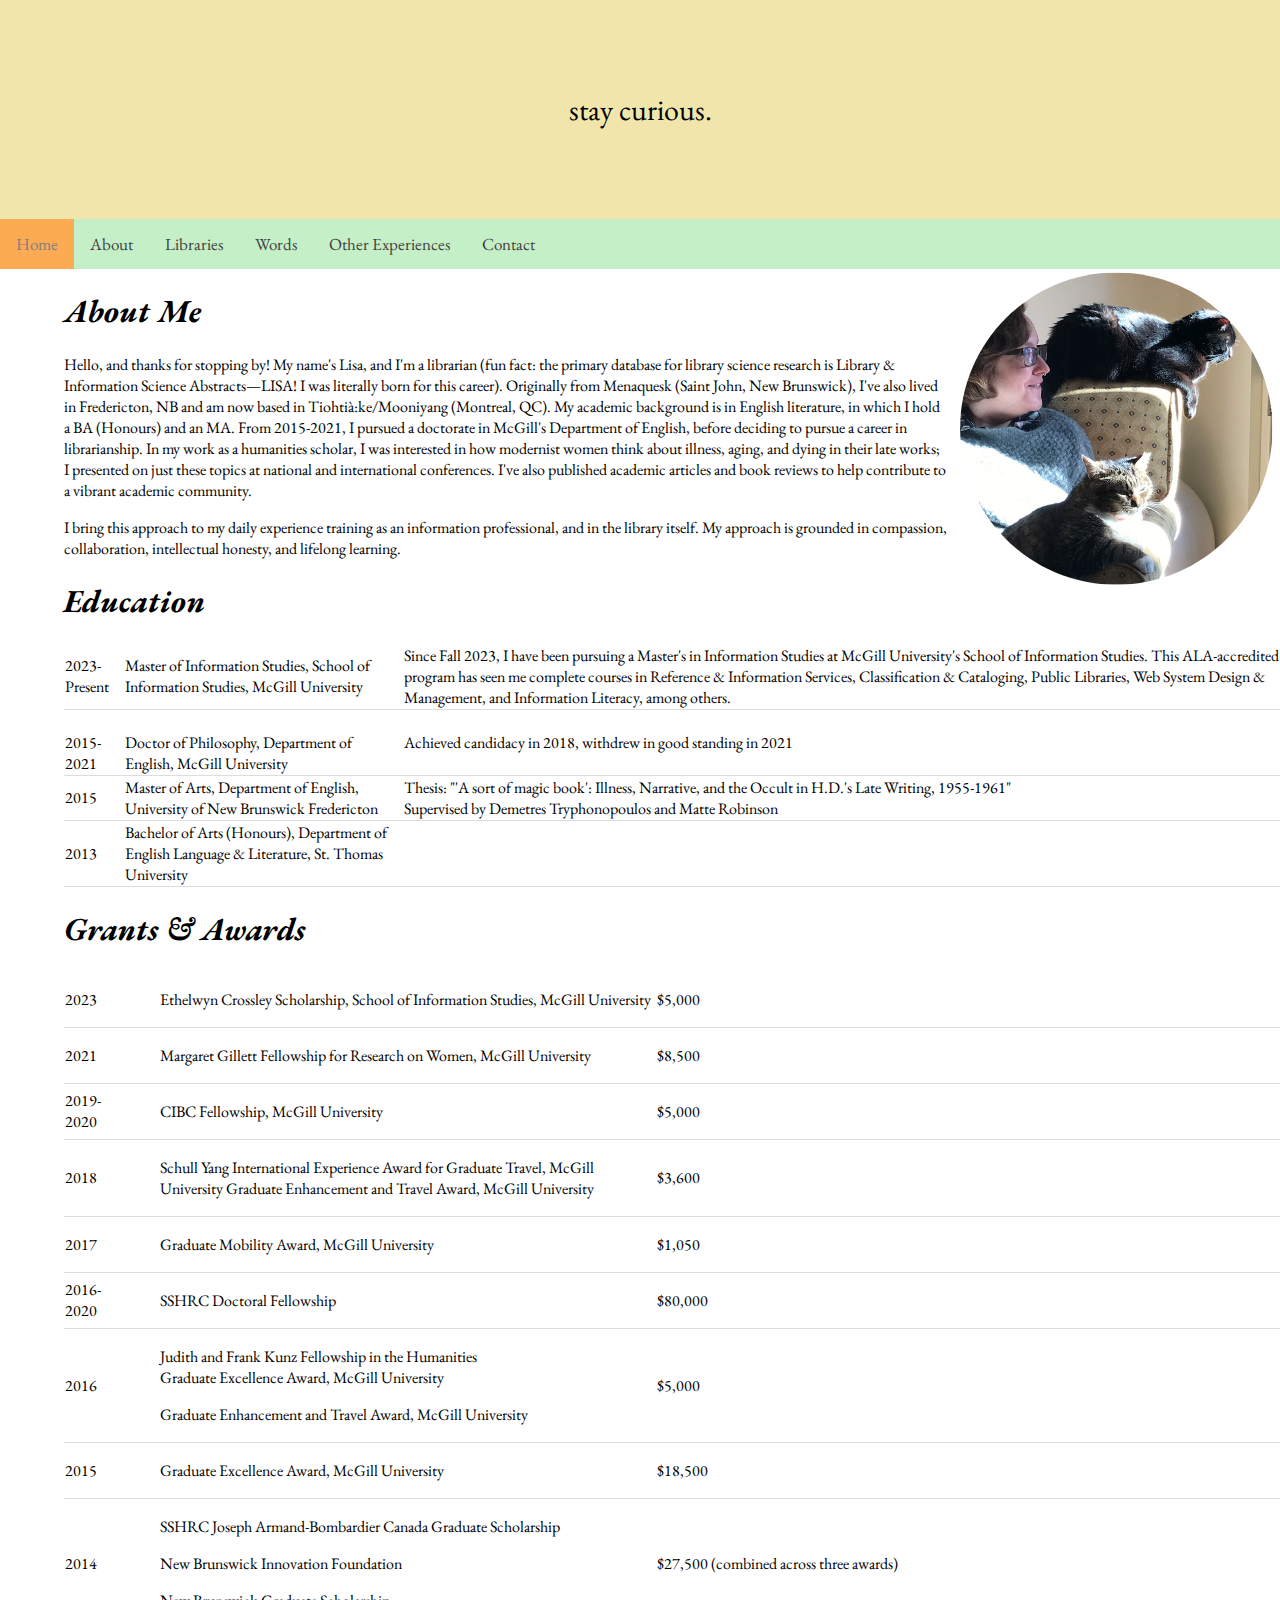
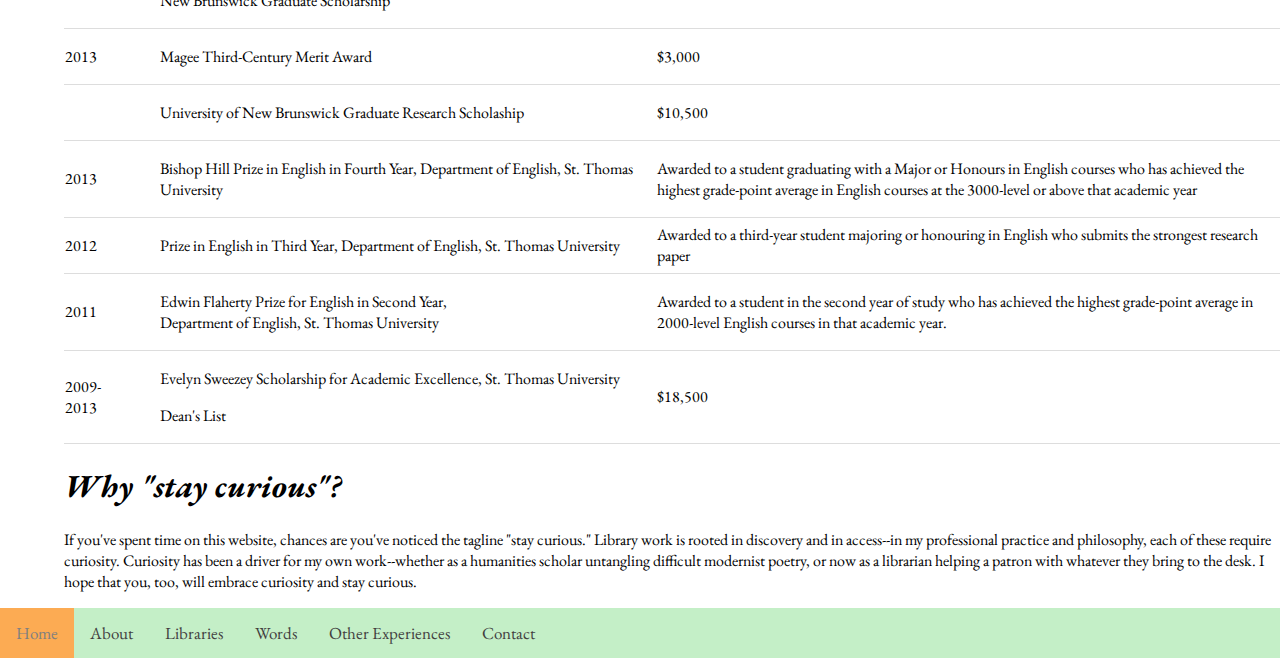
==== about.html @ 39c2ccc2 "Updates" ====
<!DOCTYPE html>
<html>
  <div class="header">
    <p>stay curious.</p>
  </div>
  <div class="topnav">
    <a class="active" href="#home">Home</a>
    <a href="about.html">About</a>
    <a href="libraries.html">Libraries</a>
    <a href="words.html">Words</a>
    <a href="other_experiences.html">Other Experiences</a>
    <a href="contact.html">Contact</a>
  </div>
    <head>
        <title>Lisa Banks: About</title>
        <link rel="stylesheet" href="Assets/CSS/MyStyle.css">
        <link rel="preconnect" href="https://fonts.googleapis.com">
        <link rel="preconnect" href="https://fonts.gstatic.com" crossorigin>
        <link href="https://fonts.googleapis.com/css2?family=EB+Garamond:ital,wght@0,400..800;1,400..800&display=swap" rel="stylesheet">
      </head>
<img src="Assets/Img/aboutmeresized.png"/ alt="Lisa Banks sitting on a chair with two cats">   
<body>
  <div class="body">
  <div class="main-section-container">     
<h1><i>About Me</i></h1>
<p>Hello, and thanks for stopping by! My name's Lisa, and I'm a librarian (fun fact: the primary database for library science research is Library & Information Science Abstracts—LISA! I was literally born for this career). Originally from Menaquesk (Saint John, New Brunswick), I've also lived in Fredericton, NB and am now based in Tiohtià:ke/Mooniyang (Montreal, QC). My academic background is in English literature, in which I hold a BA (Honours)  and an MA. From 2015-2021, I pursued a doctorate in McGill's Department of English, before deciding to pursue a career in librarianship. In my work as a humanities scholar, I was interested in how modernist women think about illness, aging, and dying in their late works; I presented on just these topics at national and international conferences. I've also published academic articles and book reviews to help contribute to a vibrant academic community.</p>
<p>I bring this approach to my daily experience training as an information professional, and in the library itself. My approach is grounded in compassion, collaboration, intellectual honesty, and lifelong learning.</p>
<h1><i>Education</i></h1>
<table style="width:100%">
<div class="tr">
<div class="td">
  <tr>
    <td>2023-Present</td>
    <td>Master of Information Studies, School of Information Studies, McGill University</td>
    <td>Since Fall 2023, I have been pursuing a Master's in Information Studies at McGill University's School of Information Studies. This ALA-accredited program has seen me complete courses in Reference & Information Services, Classification & Cataloging, Public Libraries, Web System Design & Management, and Information Literacy, among others.</td>
  </tr>
  <tr>
    <td><br>2015-2021</br></td>
    <td><br>Doctor of Philosophy, Department of English, McGill University</br></td>
    <td>Achieved candidacy in 2018, withdrew in good standing in 2021  </td>
  </tr>
<tr>
    <td>2015</td>
    <td>Master of Arts, Department of English, University of New Brunswick Fredericton</td>
    <td>Thesis: "'A sort of magic book': Illness, Narrative, and the Occult in H.D.'s Late Writing, 1955-1961" 
    <br>Supervised by Demetres Tryphonopoulos and Matte Robinson</br></td>
  </tr>
<tr>
    <td>2013</td>
    <td>Bachelor of Arts (Honours), Department of English Language & Literature, St. Thomas University</td>
</tr>
</table>
<h1><i>Grants & Awards</i></h1>
<table style="width:100%">
<div class="td">
  <tr>
    <td>2023</td>
    <td><ul>Ethelwyn Crossley Scholarship, School of Information Studies, McGill University</ul>	</td>
    <td>$5,000</td>
  </tr>
  <tr>
    <td>2021</td>
    <td><ul>Margaret Gillett Fellowship for Research on Women, McGill University</ul>	</td>
    <td>$8,500</td>
  </tr>
  <tr>
    <td>2019-2020</td>
 	<td><ul>CIBC Fellowship, McGill University</ul></td>
    <td>$5,000</td>
  </tr>
<tr>
    <td>2018</td>
    <td><ul>Schull Yang International Experience Award for Graduate Travel, McGill University Graduate Enhancement and Travel Award, McGill University</ul></td>
 	<td>$3,600</td>
  </tr>
<tr>
    <td>2017</td>
    <td><ul>Graduate Mobility Award, McGill University</ul></td>
 	<td>$1,050</td>
  </tr>
<tr>
    <td>2016-2020</td>
    <td><ul>SSHRC Doctoral Fellowship</ul></td>
 	<td>$80,000</td>
  </tr>
  <tr>
    <td>2016</td>
    <td><ul>Judith and Frank Kunz Fellowship in the Humanities <br> Graduate Excellence Award, McGill University</ul><ul>Graduate Enhancement and Travel Award, McGill University</ul></td>
 	<td>$5,000</td>
  </tr>
  <tr>
    <td>2015</td>
    <td><ul>Graduate Excellence Award, McGill University</ul></td>
 	<td>$18,500</td>
  </tr><tr>
    <td>2014</td>
    <td><ul>SSHRC Joseph Armand-Bombardier Canada Graduate Scholarship</ul><ul>New Brunswick Innovation Foundation</ul><ul>New Brunswick Graduate Scholarship</ul></td>
 	<td>$27,500 (combined across three awards)</td>
  </tr>
  <tr>
    <td>2013</td>
    <td><ul>Magee Third-Century Merit Award</ul></td>
 	<td>$3,000</td>
 <tr>
 	<td>&nbsp;</td>
 	<td><ul>University of New Brunswick Graduate Research Scholaship</ul></td>
    <td>$10,500</td>
  </tr>
  <tr>
    <td>2013</td>
    <td><ul>Bishop Hill Prize in English in Fourth Year, Department of English, St. Thomas University</ul></td>
 	<td>Awarded to a student graduating with a Major or Honours in English courses who has achieved the highest grade-point average in English courses at the 3000-level or above that academic year</td>
  </tr>
    <tr>
 	<td>2012</td>
    <td><ul>Prize in English in Third Year, Department of English, St. Thomas University</ul></td>
 	<td>Awarded to a third-year student majoring or honouring in English who submits the strongest research paper</td>
  </tr>
  <tr>
  <td>2011</td>
  <td><ul>Edwin Flaherty Prize for English in Second Year,<br> Department of English, St. Thomas University</ul></td>
  <td>Awarded to a student in the second year of study who has achieved the highest grade-point average in 2000-level English courses in that academic year.</td>
  </tr>
  <tr>
  <td>2009-2013</td>
  <td><ul>Evelyn Sweezey Scholarship for Academic Excellence, St. Thomas University</ul><ul>Dean's List</ul></td>
  <td>$18,500</td>
</tr>
</div>
</table>
<h1><i>Why "stay curious"?</i></h1>
<p>If you've spent time on this website, chances are you've noticed the tagline "stay curious." Library work is rooted in discovery and in access--in my professional practice and philosophy, each of these require curiosity. Curiosity has been a driver for my own work--whether as a humanities scholar untangling difficult modernist poetry, or now as a librarian helping a patron with whatever they bring to the desk. I hope that you, too, will embrace curiosity and stay curious.</p>
</div>
</div>
</div>
</body>
      <div class="navbar">
        <a class="active" href="#home">Home</a>
        <a href="about.html">About</a>
        <a href="libraries.html">Libraries</a>
        <a href="words.html">Words</a>
        <a href="other_experiences.html">Other Experiences</a>
        <a href="contact.html">Contact</a>
      </div>
      </html>
---- Assets/CSS/MyStyle.css ----
/*Information across all pages*/
.header {
  padding: 60px;
  text-align: center;
  background: #F0E6AB;
  color: paleyellow;
  font-size: 30px;
}

img  {
    float: right;
  }

text {
    align: left
  }

body  {
  font-family: EB Garamond, Garamond, serif;
  font-weight: 400;
  font-size: 16px;
  font-style: normal;
  margin: 0;
  font-family: EB Garamond, Garamond, serif;
}

.topnav {
  overflow: hidden;
  background-color: #C4EFC7;
}

.topnav a {
  float: left;
  color: #423f3f;
  text-align: center;
  padding: 14px 16px;
  text-decoration: none;
  font-size: 17px;
}

.topnav a:hover {
  background-color: #F0E6AB;
  color: pale yellow;
}

.topnav a.active {
  background-color: #fcab53;
  color: grey;
}

.navbar {
  overflow: hidden;
  background-color: #C4EFC7;
  position: sticky;
  bottom: 2;
  width: 100%;
}

.navbar a {
  float: left;
  display: block;
  color: #423f3f;
  text-align: center;
  padding: 14px 16px;
  text-decoration: none;
  font-size: 17px;
}
.navbar a:hover {
  background: #F0E6AB;
  color: pale yellow;
}
.navbar a.active {
  background-color: #fcab53;
  color: grey;
}
.main {
  padding: 16px;
  margin-bottom: 30px;
}

table {
  border-collapse: collapse;
  width: 100%;
  
}

tr {
  border-bottom: 1px solid #ddd;
}

td {
    style-width: 100px;
}

ul.no-bullets {
  list-style-type: none;
  margin: 1;
  padding: 1,4;
}

h4 {text-align: right;
    font-size:40px
}

div.main-section-container {
  padding-top: 0%;
  padding-right: 0%;
  padding-left: 5%;
  margin: auto;
  text-align: left;
}

.textdiv {
  width: 50%;
  float: left
}

.imgdiv {
  margin: 0;
  padding: 0;
  width:50%;
  height: auto;
  float: right;
}

/*Imgdivlibraries created to allow for cleaner spacing*/
.imgdivlibraries {
  margin: 0;
  padding: 0;
  width:40%;
  height: auto;
  float: right;
}

/*Div created for contact page text only, so as to not effect other pages' text*/
.contactpage {
  font-size: 25px;
  margin-top: 150px;
  margin-bottom: 150px;
  margin-right: 150px;
  margin-left: 200px;
}
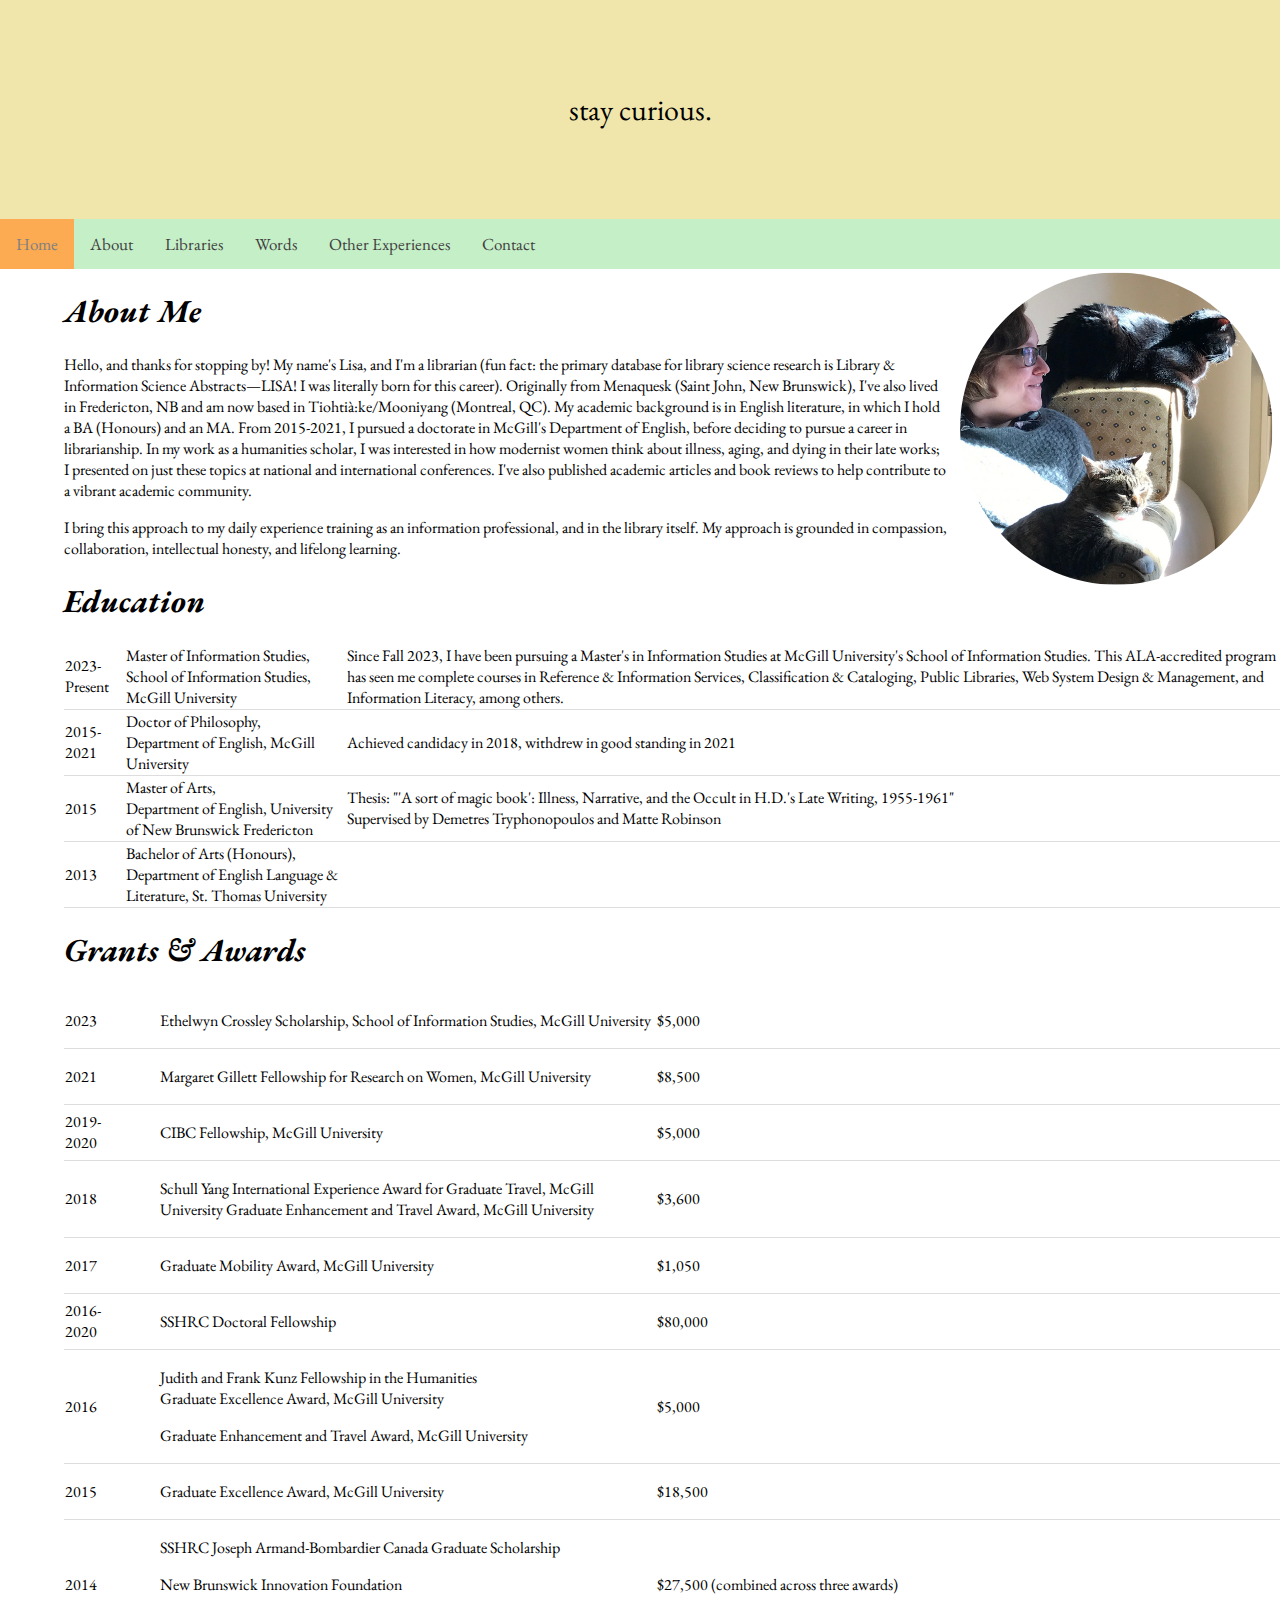
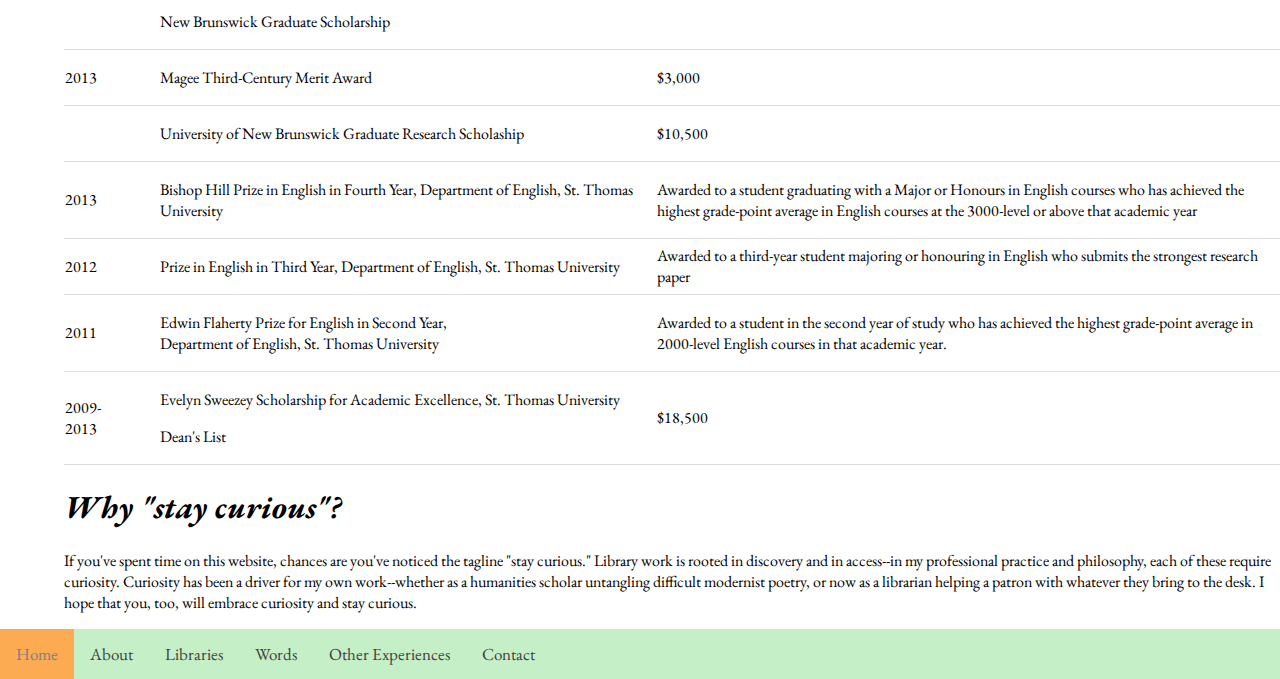
==== commit 5849cb61: "About page spacing" ====
--- a/about.html
+++ b/about.html
@@ -31,23 +31,23 @@
 <div class="td">
   <tr>
     <td>2023-Present</td>
-    <td>Master of Information Studies, School of Information Studies, McGill University</td>
+    <td>Master of Information Studies, <br> School of Information Studies, McGill University</td>
     <td>Since Fall 2023, I have been pursuing a Master's in Information Studies at McGill University's School of Information Studies. This ALA-accredited program has seen me complete courses in Reference & Information Services, Classification & Cataloging, Public Libraries, Web System Design & Management, and Information Literacy, among others.</td>
   </tr>
   <tr>
-    <td><br>2015-2021</br></td>
-    <td><br>Doctor of Philosophy, Department of English, McGill University</br></td>
+    <td>2015-2021</td>
+    <td>Doctor of Philosophy, <br> Department of English, McGill University</br></td>
     <td>Achieved candidacy in 2018, withdrew in good standing in 2021  </td>
   </tr>
 <tr>
     <td>2015</td>
-    <td>Master of Arts, Department of English, University of New Brunswick Fredericton</td>
+    <td>Master of Arts,<br> Department of English, University of New Brunswick Fredericton</td>
     <td>Thesis: "'A sort of magic book': Illness, Narrative, and the Occult in H.D.'s Late Writing, 1955-1961" 
     <br>Supervised by Demetres Tryphonopoulos and Matte Robinson</br></td>
   </tr>
 <tr>
     <td>2013</td>
-    <td>Bachelor of Arts (Honours), Department of English Language & Literature, St. Thomas University</td>
+    <td>Bachelor of Arts (Honours),<br> Department of English Language & Literature, St. Thomas University</td>
 </tr>
 </table>
 <h1><i>Grants & Awards</i></h1>
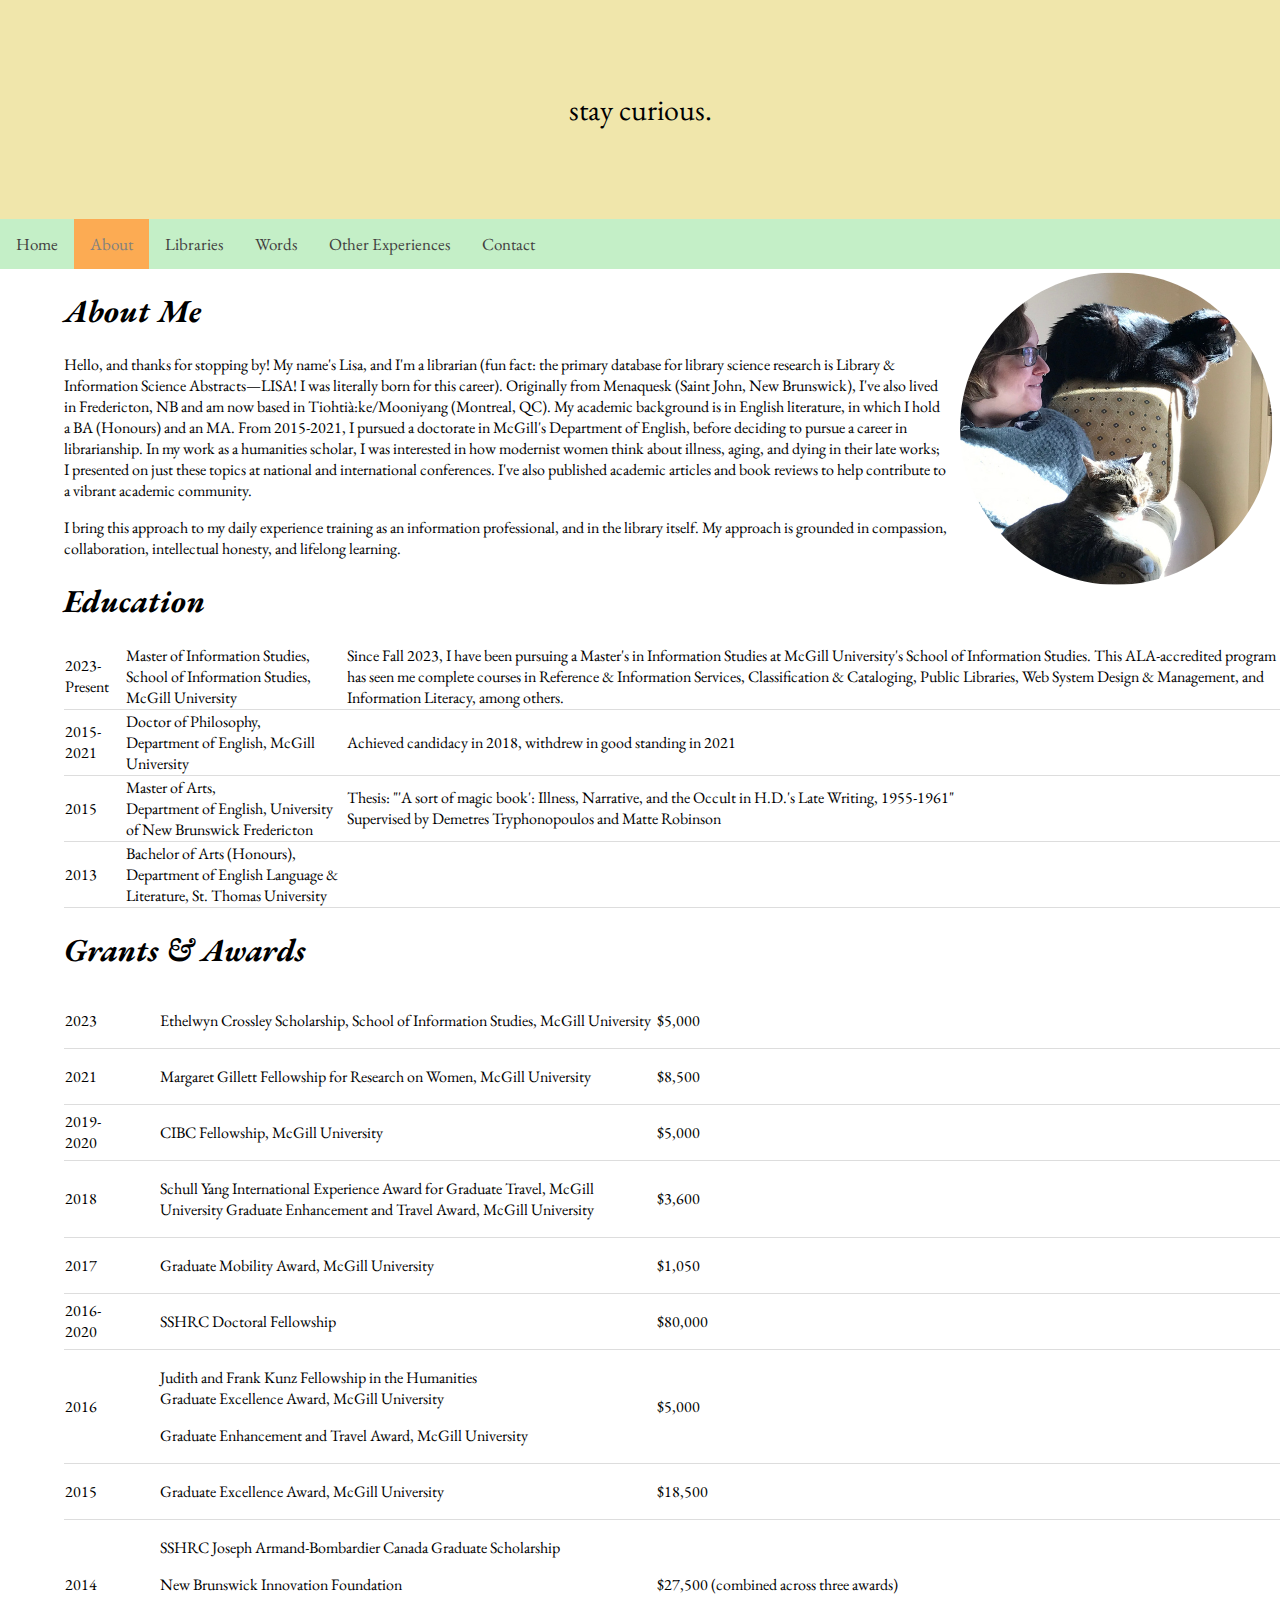
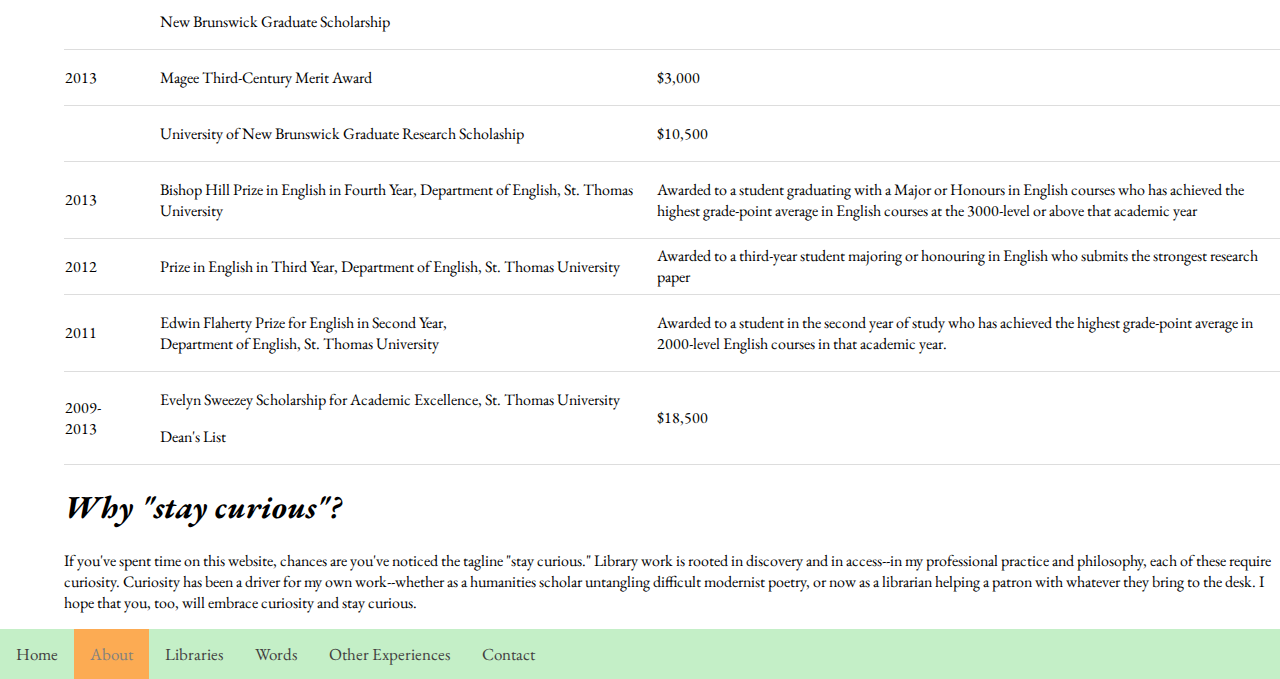
==== commit 536b765c: "Updating NavBar" ====
--- a/about.html
+++ b/about.html
@@ -1,11 +1,12 @@
 <!DOCTYPE html>
 <html>
+  <meta name="viewport" content="width=device-width, initial-scale=1.0">
   <div class="header">
     <p>stay curious.</p>
   </div>
   <div class="topnav">
-    <a class="active" href="#home">Home</a>
-    <a href="about.html">About</a>
+    <a href="index.html">Home</a>
+    <a class= "active" href="about.html">About</a>
     <a href="libraries.html">Libraries</a>
     <a href="words.html">Words</a>
     <a href="other_experiences.html">Other Experiences</a>
@@ -135,8 +136,8 @@
 </div>
 </body>
       <div class="navbar">
-        <a class="active" href="#home">Home</a>
-        <a href="about.html">About</a>
+        <a href="index.html">Home</a>
+        <a class= "active" href="about.html">About</a>
         <a href="libraries.html">Libraries</a>
         <a href="words.html">Words</a>
         <a href="other_experiences.html">Other Experiences</a>
--- a/Assets/CSS/MyStyle.css
+++ b/Assets/CSS/MyStyle.css
@@ -4,7 +4,7 @@
   padding: 60px;
   text-align: center;
   background: #F0E6AB;
-  color: paleyellow;
+
   font-size: 30px;
 }
 
@@ -16,10 +16,57 @@
     align: left
   }
 
+/* Mobile devices (Portrait) */
+@media only screen and (max-width: 768px) {
+  header {
+    padding: 10px;
+  }
+
+  nav {
+    text-align: left;
+    padding: 10px;
+  }
+
+  nav a {
+    font-size: 14px;
+    padding: 8px;
+    display: block; /* Stack links vertically */
+  }
+}
+
+/* Mobile devices (Landscape) */
+@media only screen and (max-width: 480px) {
+  body {
+    font-size: 14px; /* Smaller text for smaller screens */
+  }
+
+  header {
+    padding: 8px;
+    font-size: 14px;
+  }
+
+  nav a {
+    padding: 6px;
+    font-size: 12px;
+  }
+}
+
+/* Very small screens, like phones in portrait mode */
+@media only screen and (max-width: 320px) {
+  header {
+    font-size: 12px;
+  }
+
+  nav a {
+    font-size: 12px;
+    padding: 5px;
+  }
+}
+
 body  {
   font-family: EB Garamond, Garamond, serif;
   font-weight: 400;
-  font-size: 16px;
+  font-size: 1rem;
   font-style: normal;
   margin: 0;
   font-family: EB Garamond, Garamond, serif;
@@ -85,6 +132,7 @@
   
 }
 
+/*tr div created to enhance legibility for end user*/
 tr {
   border-bottom: 1px solid #ddd;
 }
@@ -99,9 +147,11 @@
   padding: 1,4;
 }
 
+/*h4 div created to ensure consistency across pages*/
 h4 {text-align: right;
     font-size:40px
 }
+
 
 div.main-section-container {
   padding-top: 0%;
@@ -111,6 +161,7 @@
   text-align: left;
 }
 
+/*Textdiv and imgdiv created to ensure clean, legible layout*/ 
 .textdiv {
   width: 50%;
   float: left
@@ -124,7 +175,7 @@
   float: right;
 }
 
-/*Imgdivlibraries created to allow for cleaner spacing*/
+/*Imgdivlibraries created to allow for cleaner spacing on specific page*/
 .imgdivlibraries {
   margin: 0;
   padding: 0;
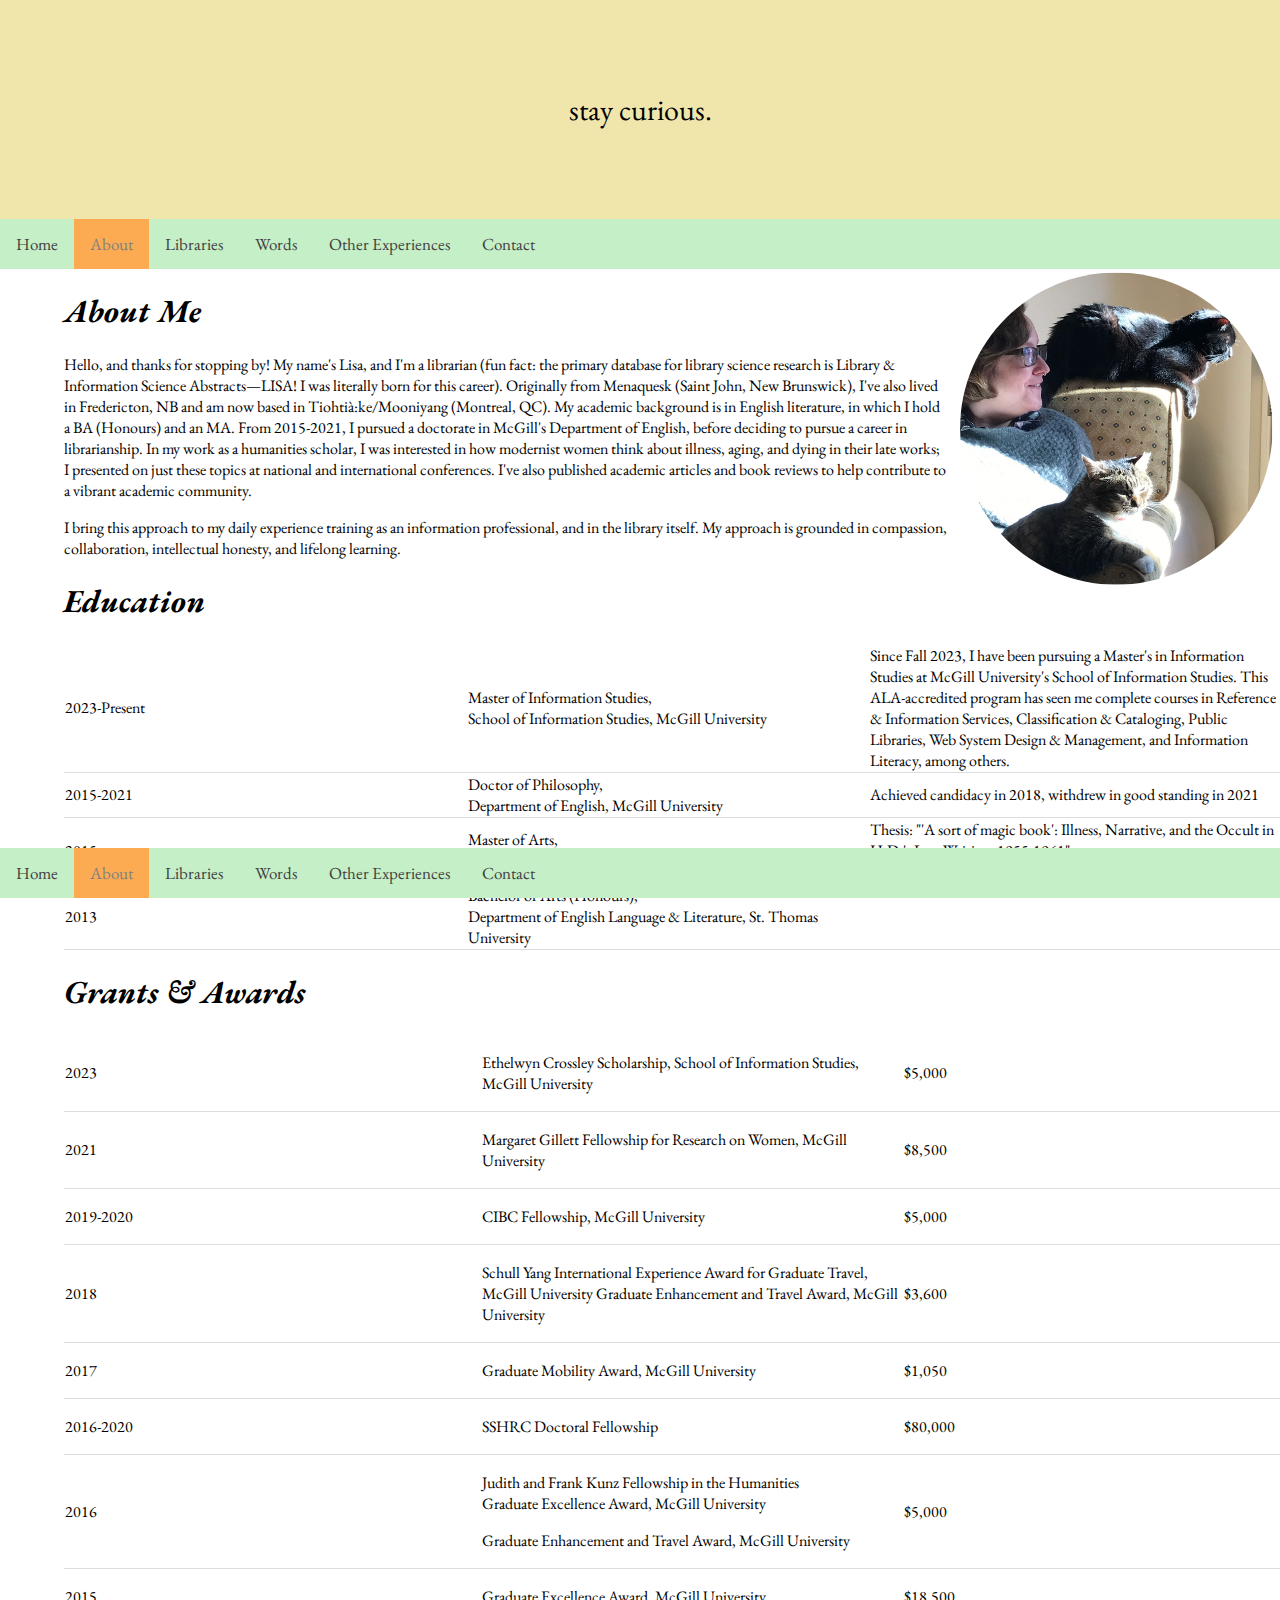
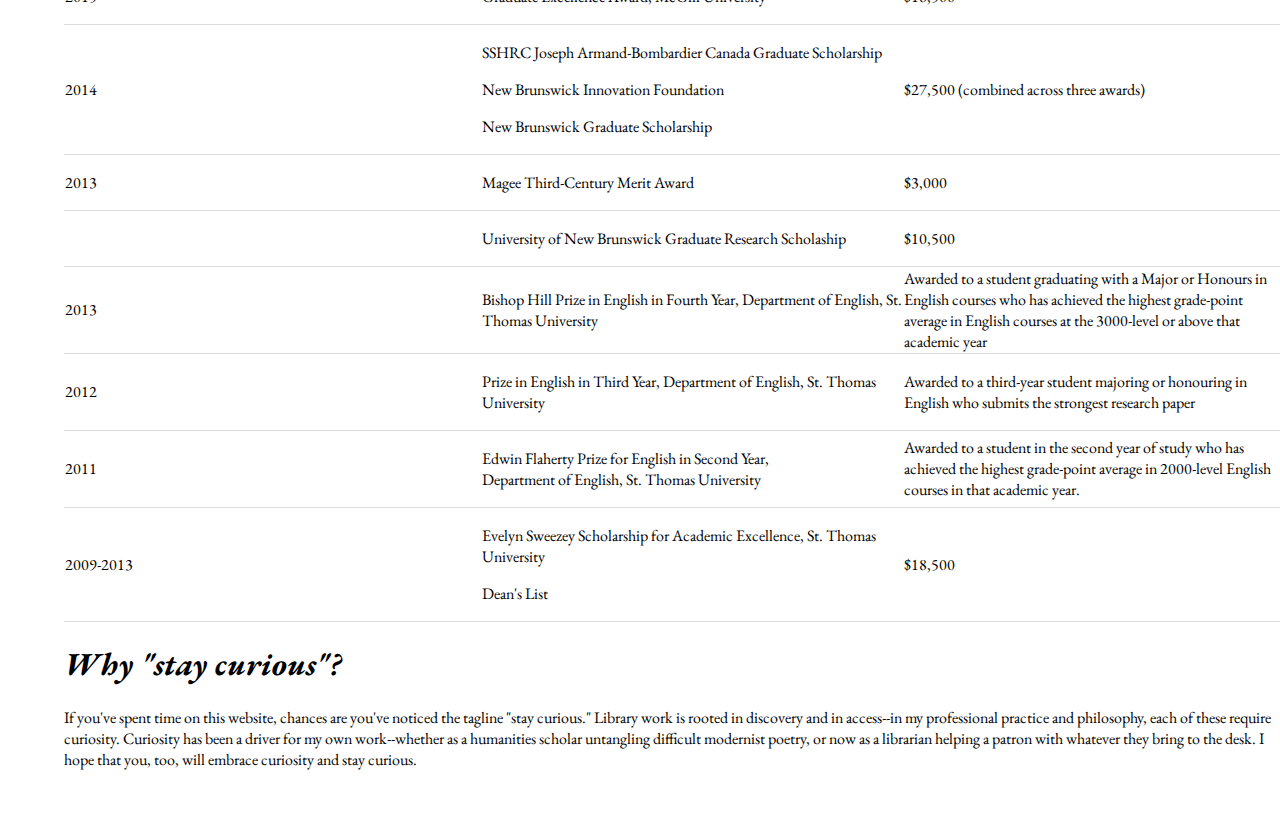
==== commit a7e22858: "Index updates" ====
--- a/about.html
+++ b/about.html
@@ -1,8 +1,8 @@
 <!DOCTYPE html>
 <html>
-  <meta name="viewport" content="width=device-width, initial-scale=1.0">
+<meta name="viewport" content="width=device-width, initial-scale=1.0">
   <div class="header">
-    <p>stay curious.</p>
+  <p>stay curious.</p>
   </div>
   <div class="topnav">
     <a href="index.html">Home</a>
@@ -12,13 +12,13 @@
     <a href="other_experiences.html">Other Experiences</a>
     <a href="contact.html">Contact</a>
   </div>
-    <head>
+  <head>
         <title>Lisa Banks: About</title>
         <link rel="stylesheet" href="Assets/CSS/MyStyle.css">
         <link rel="preconnect" href="https://fonts.googleapis.com">
         <link rel="preconnect" href="https://fonts.gstatic.com" crossorigin>
         <link href="https://fonts.googleapis.com/css2?family=EB+Garamond:ital,wght@0,400..800;1,400..800&display=swap" rel="stylesheet">
-      </head>
+  </head>
 <img src="Assets/Img/aboutmeresized.png"/ alt="Lisa Banks sitting on a chair with two cats">   
 <body>
   <div class="body">
@@ -28,6 +28,8 @@
 <p>I bring this approach to my daily experience training as an information professional, and in the library itself. My approach is grounded in compassion, collaboration, intellectual honesty, and lifelong learning.</p>
 <h1><i>Education</i></h1>
 <table style="width:100%">
+<!--table to convey Education information-->
+<!--tr div to add lines across rows, so as to enhance legibility for readers-->
 <div class="tr">
 <div class="td">
   <tr>
--- a/Assets/CSS/MyStyle.css
+++ b/Assets/CSS/MyStyle.css
@@ -16,60 +16,12 @@
     align: left
   }
 
-/* Mobile devices (Portrait) */
-@media only screen and (max-width: 768px) {
-  header {
-    padding: 10px;
-  }
-
-  nav {
-    text-align: left;
-    padding: 10px;
-  }
-
-  nav a {
-    font-size: 14px;
-    padding: 8px;
-    display: block; /* Stack links vertically */
-  }
-}
-
-/* Mobile devices (Landscape) */
-@media only screen and (max-width: 480px) {
-  body {
-    font-size: 14px; /* Smaller text for smaller screens */
-  }
-
-  header {
-    padding: 8px;
-    font-size: 14px;
-  }
-
-  nav a {
-    padding: 6px;
-    font-size: 12px;
-  }
-}
-
-/* Very small screens, like phones in portrait mode */
-@media only screen and (max-width: 320px) {
-  header {
-    font-size: 12px;
-  }
-
-  nav a {
-    font-size: 12px;
-    padding: 5px;
-  }
-}
-
 body  {
   font-family: EB Garamond, Garamond, serif;
   font-weight: 400;
   font-size: 1rem;
   font-style: normal;
   margin: 0;
-  font-family: EB Garamond, Garamond, serif;
 }
 
 .topnav {
@@ -100,7 +52,7 @@
   overflow: hidden;
   background-color: #C4EFC7;
   position: sticky;
-  bottom: 2;
+  bottom: 2px;
   width: 100%;
 }
 
@@ -138,20 +90,19 @@
 }
 
 td {
-    style-width: 100px;
+    width: 100px;
 }
 
 ul.no-bullets {
   list-style-type: none;
-  margin: 1;
-  padding: 1,4;
+  margin: 1px;
+  padding: 1px 4px;
 }
 
 /*h4 div created to ensure consistency across pages*/
 h4 {text-align: right;
     font-size:40px
 }
-
 
 div.main-section-container {
   padding-top: 0%;
@@ -184,6 +135,11 @@
   float: right;
 }
 
+/*Div created for homepage only, so as to fill space effectively and highlight the welcome message*/
+.homepage {
+  font-size: 25px;
+}
+
 /*Div created for contact page text only, so as to not effect other pages' text*/
 .contactpage {
   font-size: 25px;
@@ -192,3 +148,52 @@
   margin-right: 150px;
   margin-left: 200px;
 }
+
+* Mobile devices (Portrait) */
+@media only screen and (max-width: 768px) {
+  header {
+    padding: 10px;
+  }
+
+  nav {
+    text-align: left;
+    padding: 10px;
+  }
+
+  nav a {
+    font-size: 14px;
+    padding: 8px;
+    display: block; /* Stack links vertically */
+  }
+}
+
+/* Mobile devices (Landscape) */
+@media (max-width: 480px) {
+  body {
+    font-size: 14px; /* Smaller text for smaller screens */
+  }
+
+  header {
+
+    padding: 8px;
+    font-size: 14px;
+  }
+
+  nav a {
+
+    padding: 6px;
+    font-size: 12px;
+  }
+}
+
+/* Very small screens, like phones in portrait mode */
+@media (max-width: 320px) {
+  header {
+    font-size: 12px;
+  }
+
+  nav a {
+    font-size: 12px;
+    padding: 5px;
+  }
+}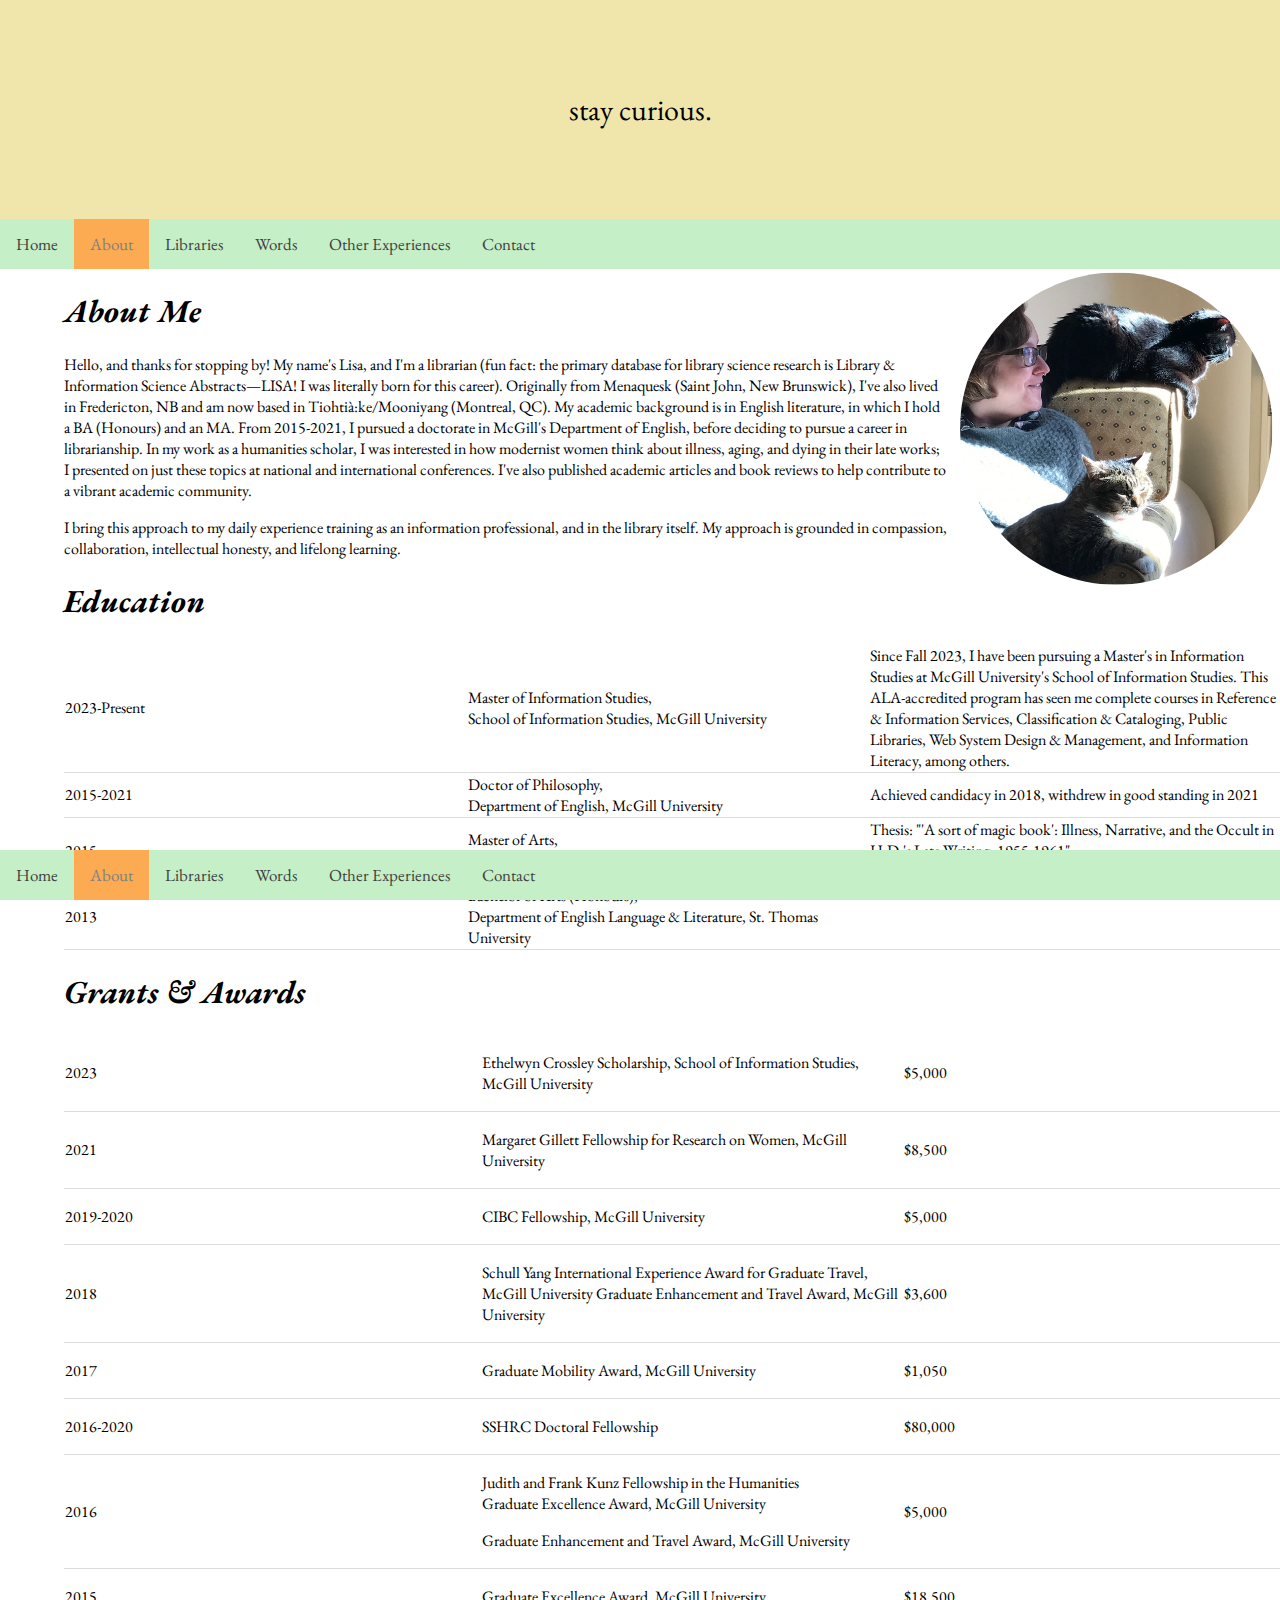
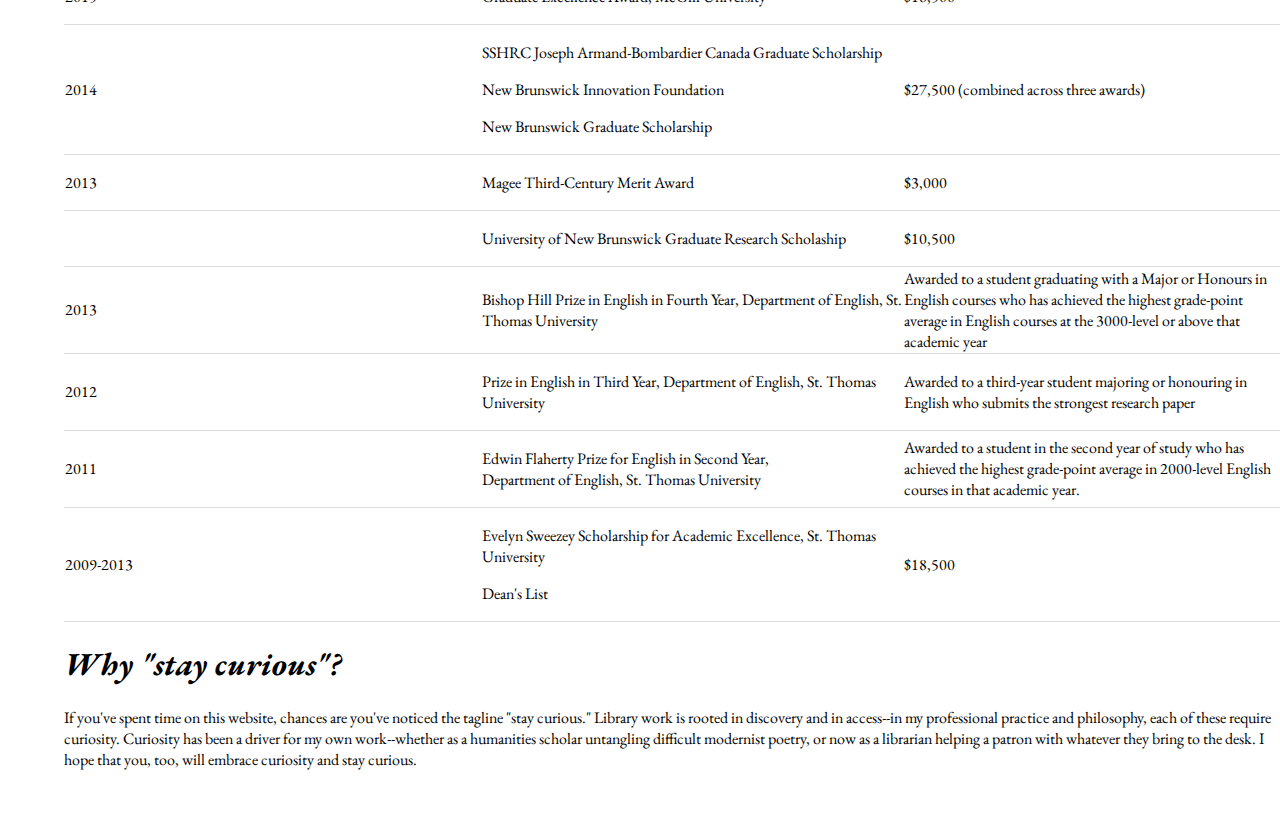
==== commit b736f939: "Other Experiences" ====
--- a/about.html
+++ b/about.html
@@ -4,6 +4,7 @@
   <div class="header">
   <p>stay curious.</p>
   </div>
+  <!--topnav active class is different--when on the active page (about, in this case), the tab will be orange. This will be the same for all active tabs in top and bottom nav-->
   <div class="topnav">
     <a href="index.html">Home</a>
     <a class= "active" href="about.html">About</a>
@@ -19,7 +20,8 @@
         <link rel="preconnect" href="https://fonts.gstatic.com" crossorigin>
         <link href="https://fonts.googleapis.com/css2?family=EB+Garamond:ital,wght@0,400..800;1,400..800&display=swap" rel="stylesheet">
   </head>
-<img src="Assets/Img/aboutmeresized.png"/ alt="Lisa Banks sitting on a chair with two cats">   
+<img src="Assets/Img/aboutmeresized.png"/ alt="Lisa Banks sitting on a chair with two cats">  
+<!--image above resized to accommodate text--> 
 <body>
   <div class="body">
   <div class="main-section-container">     
@@ -53,6 +55,7 @@
     <td>Bachelor of Arts (Honours),<br> Department of English Language & Literature, St. Thomas University</td>
 </tr>
 </table>
+<!--Grants & Awards section is extensive, but I received feedback during practicum interviews to highlight my success in this area--previous iterations of my CV had this information buried-->
 <h1><i>Grants & Awards</i></h1>
 <table style="width:100%">
 <div class="td">
--- a/Assets/CSS/MyStyle.css
+++ b/Assets/CSS/MyStyle.css
@@ -52,7 +52,7 @@
   overflow: hidden;
   background-color: #C4EFC7;
   position: sticky;
-  bottom: 2px;
+  bottom: 0;
   width: 100%;
 }
 
@@ -137,7 +137,7 @@
 
 /*Div created for homepage only, so as to fill space effectively and highlight the welcome message*/
 .homepage {
-  font-size: 25px;
+  font-size: 24px;
 }
 
 /*Div created for contact page text only, so as to not effect other pages' text*/
@@ -149,15 +149,17 @@
   margin-left: 200px;
 }
 
-* Mobile devices (Portrait) */
+/*Mobile devices (Portrait) */
 @media only screen and (max-width: 768px) {
   header {
     padding: 10px;
+
   }
 
   nav {
     text-align: left;
     padding: 10px;
+
   }
 
   nav a {
@@ -171,6 +173,7 @@
 @media (max-width: 480px) {
   body {
     font-size: 14px; /* Smaller text for smaller screens */
+
   }
 
   header {
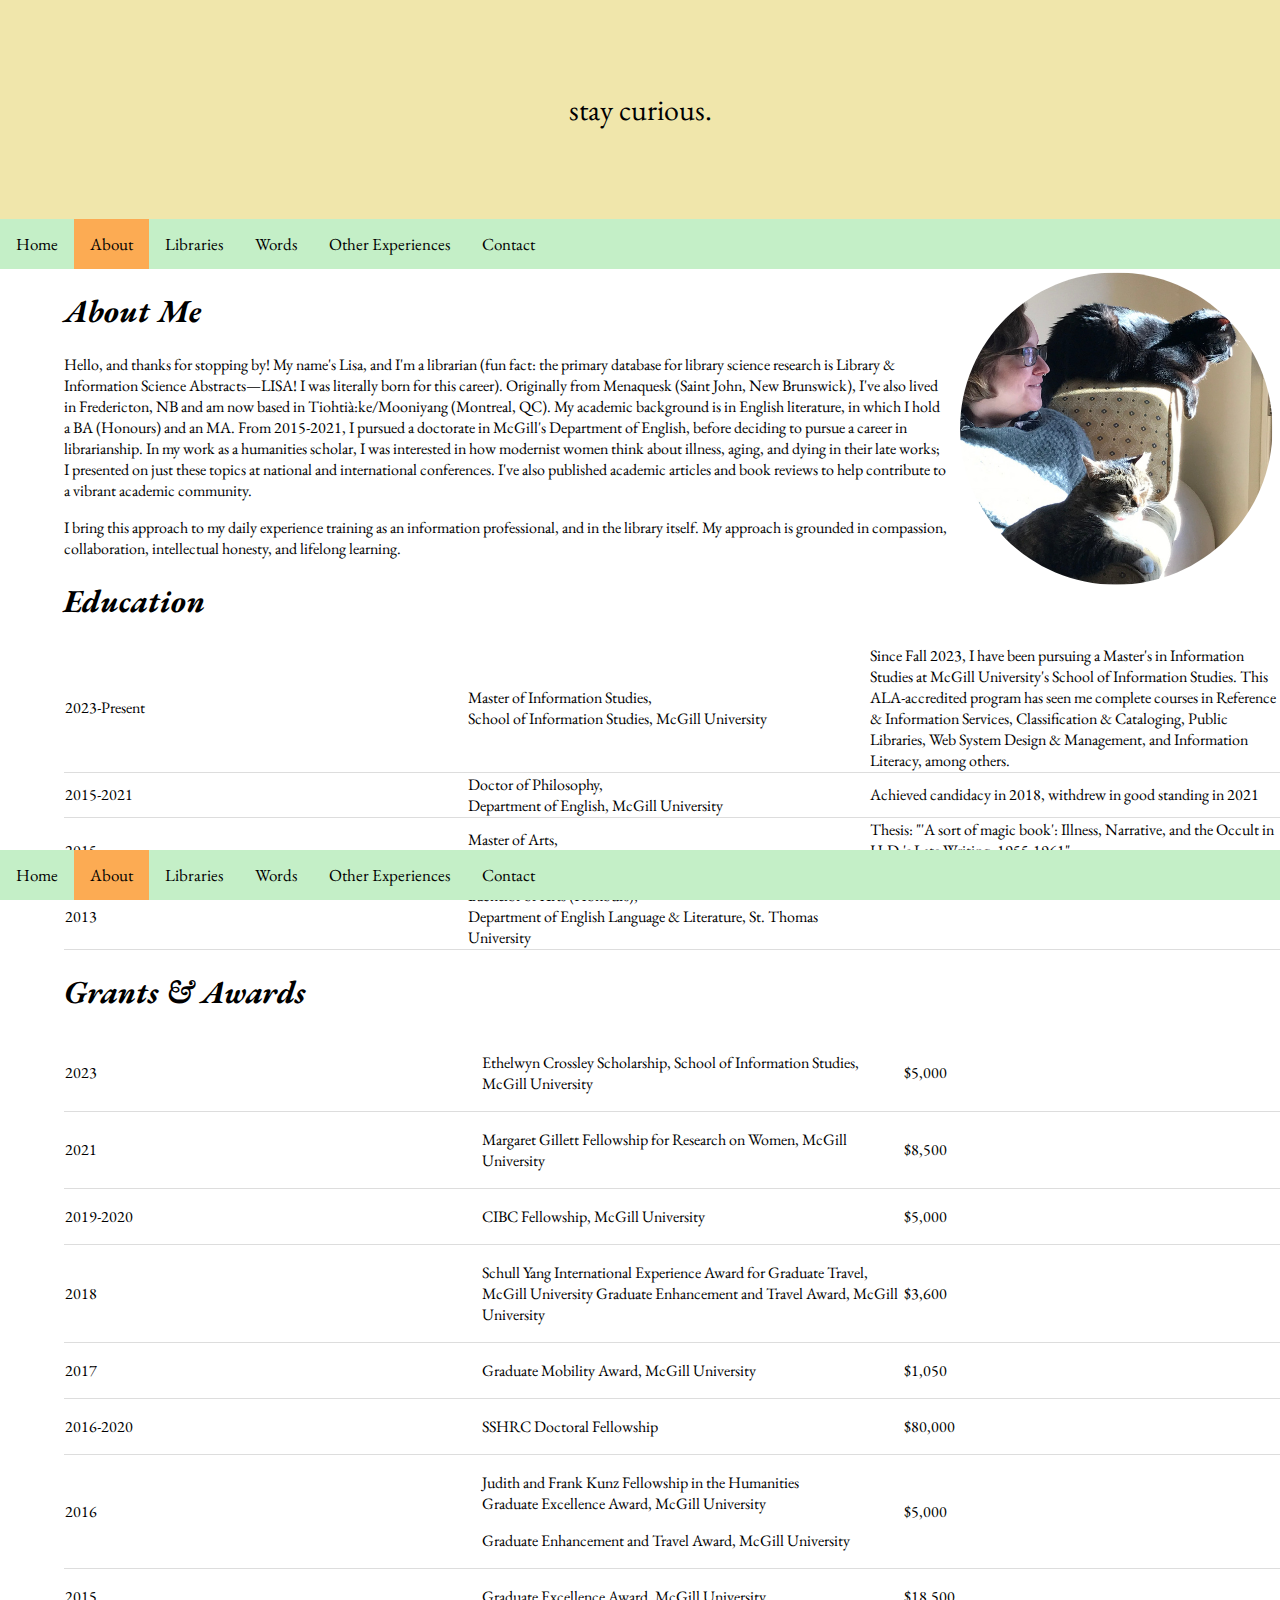
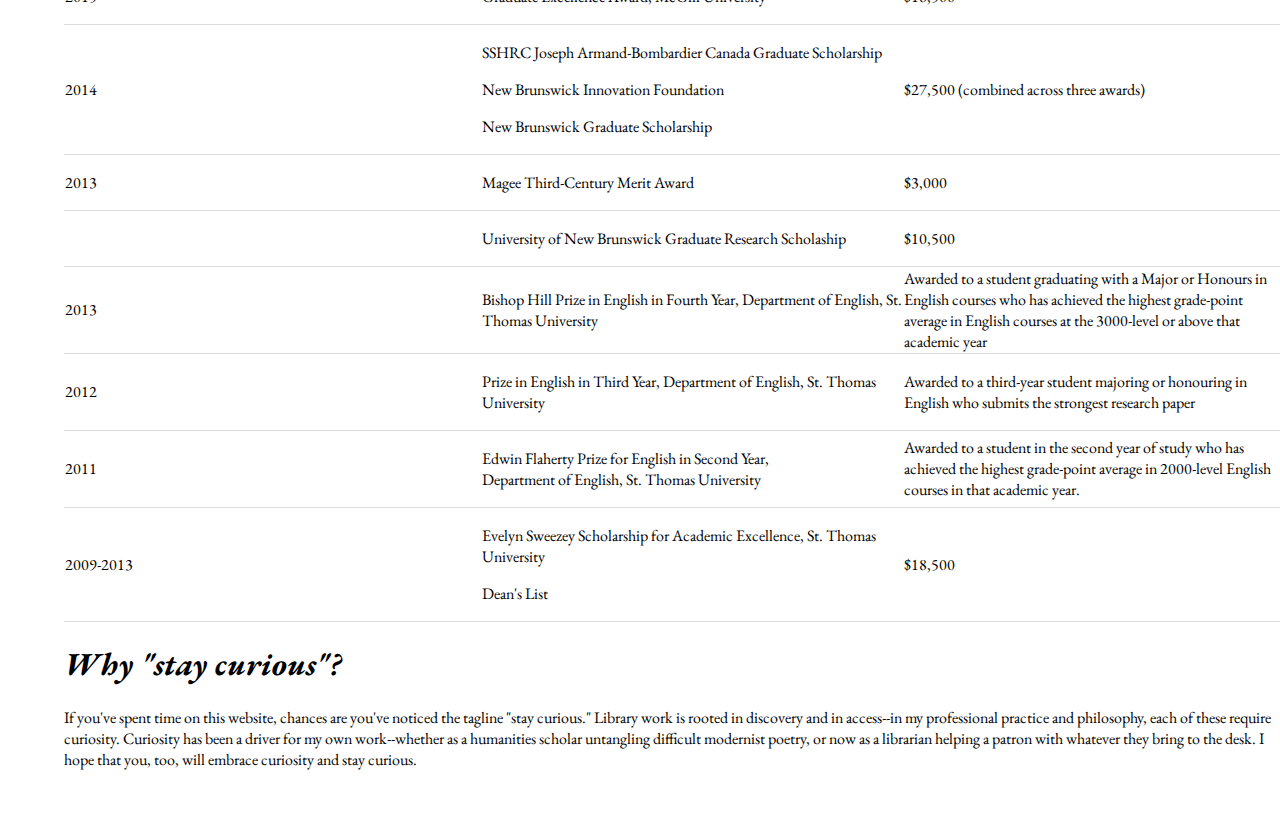
==== commit 77850201: "updating comments" ====
--- a/about.html
+++ b/about.html
@@ -4,7 +4,8 @@
   <div class="header">
   <p>stay curious.</p>
   </div>
-  <!--topnav active class is different--when on the active page (about, in this case), the tab will be orange. This will be the same for all active tabs in top and bottom nav-->
+  <!--div class for top nav creates navigation bar; consistent across all pages-->
+  <!--active page for nav bar is always orange to distinguish from other pages-->
   <div class="topnav">
     <a href="index.html">Home</a>
     <a class= "active" href="about.html">About</a>
@@ -140,6 +141,8 @@
 </div>
 </div>
 </body>
+<!--as with top nav div, this navbar div creates the bottom navigation bar-->
+<!--active page for nav bar is always orange to distinguish from other pages-->
       <div class="navbar">
         <a href="index.html">Home</a>
         <a class= "active" href="about.html">About</a>
--- a/Assets/CSS/MyStyle.css
+++ b/Assets/CSS/MyStyle.css
@@ -31,7 +31,7 @@
 
 .topnav a {
   float: left;
-  color: #423f3f;
+  color: black;
   text-align: center;
   padding: 14px 16px;
   text-decoration: none;
@@ -45,7 +45,7 @@
 
 .topnav a.active {
   background-color: #fcab53;
-  color: grey;
+  color: black;
 }
 
 .navbar {
@@ -59,7 +59,7 @@
 .navbar a {
   float: left;
   display: block;
-  color: #423f3f;
+  color: black;
   text-align: center;
   padding: 14px 16px;
   text-decoration: none;
@@ -71,7 +71,7 @@
 }
 .navbar a.active {
   background-color: #fcab53;
-  color: grey;
+  color: black;
 }
 .main {
   padding: 16px;
@@ -177,13 +177,11 @@
   }
 
   header {
-
     padding: 8px;
     font-size: 14px;
   }
 
   nav a {
-
     padding: 6px;
     font-size: 12px;
   }
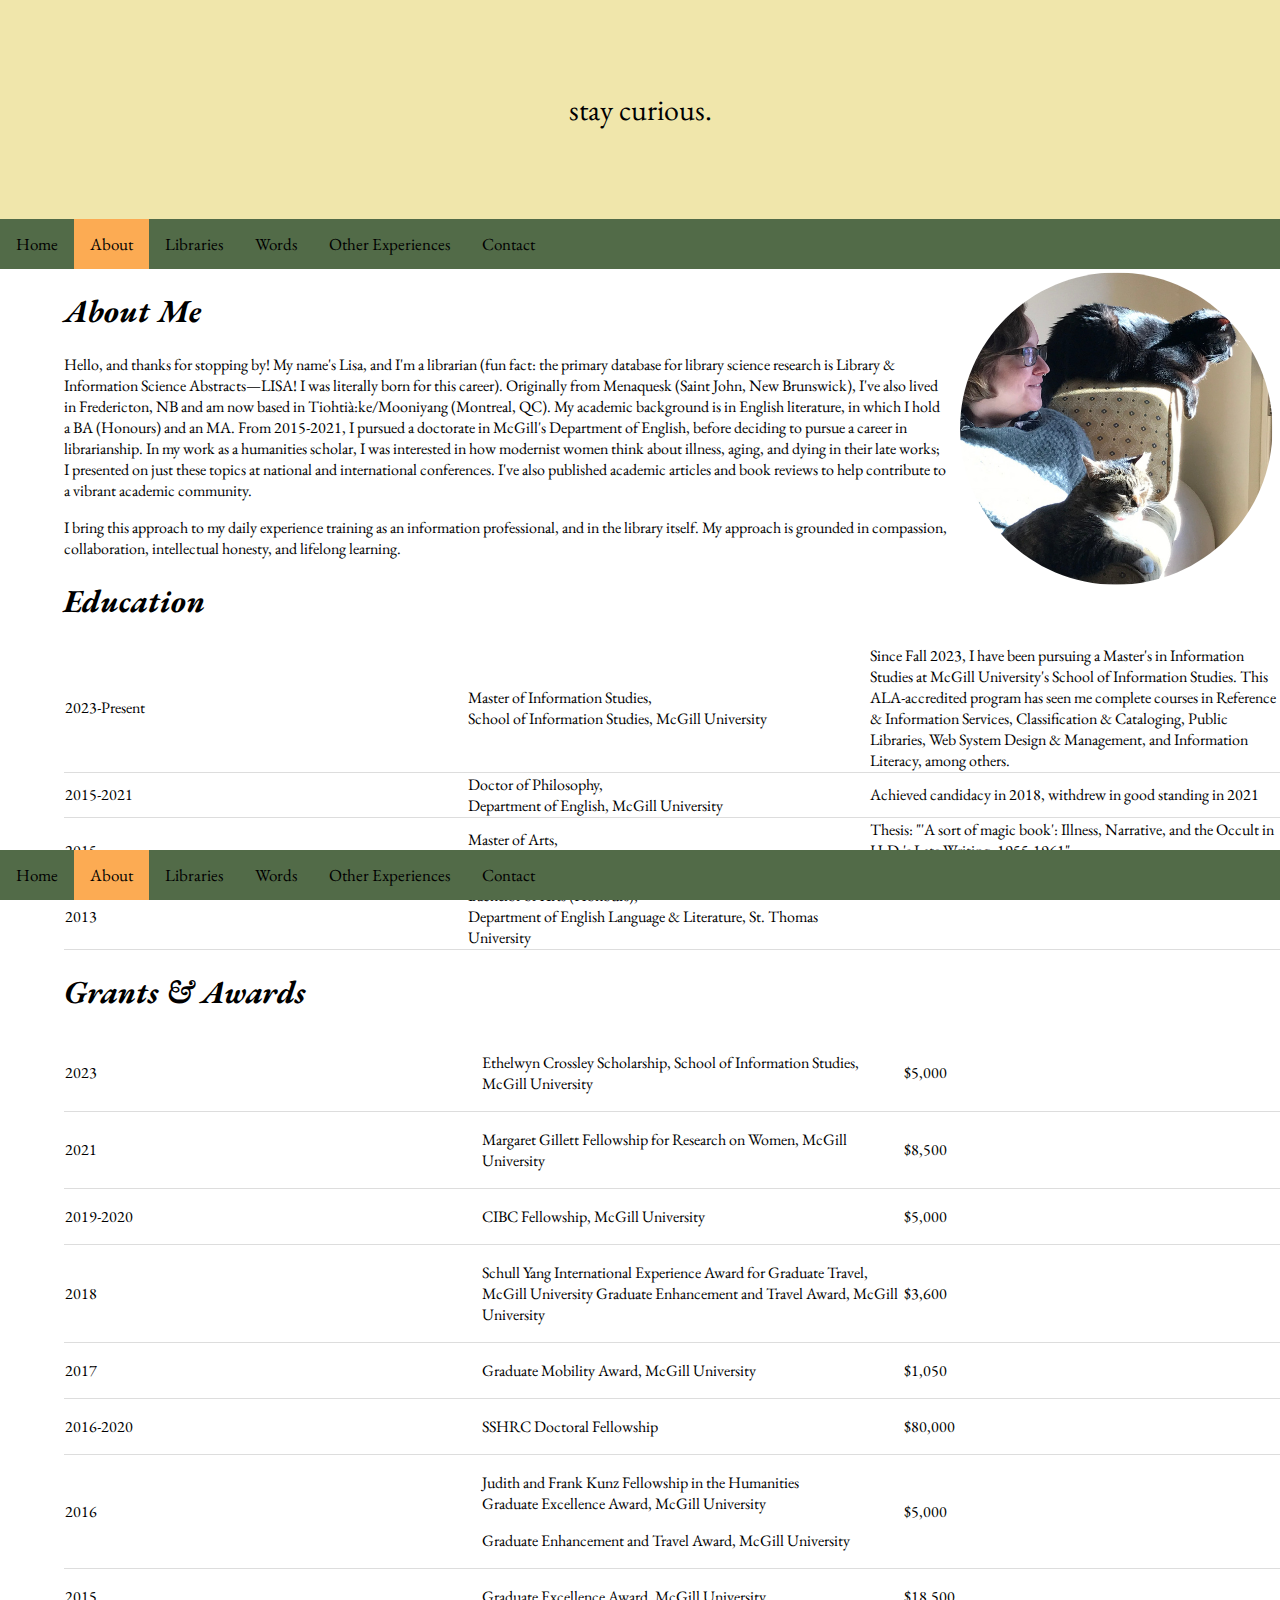
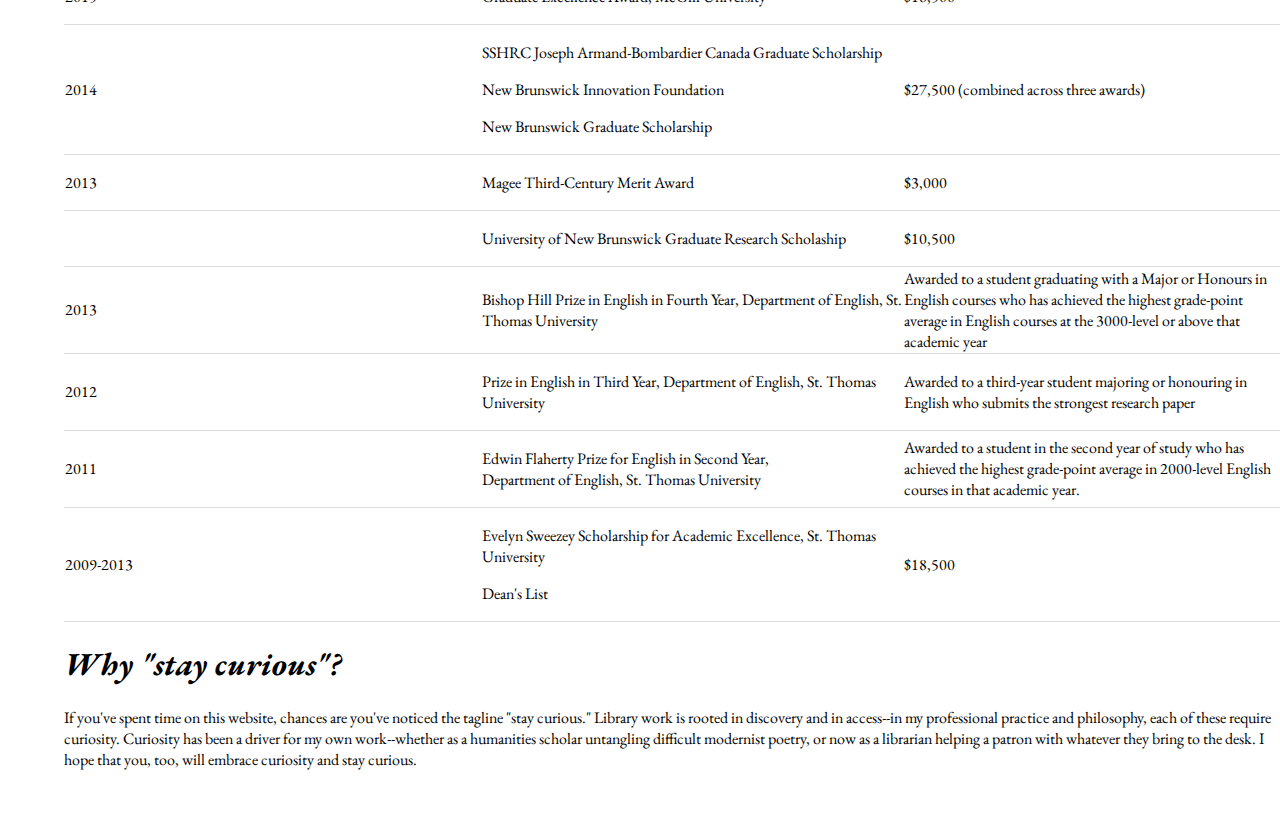
==== commit 120e1b4f: "Adding HTML Comments" ====
--- a/about.html
+++ b/about.html
@@ -6,6 +6,7 @@
   </div>
   <!--div class for top nav creates navigation bar; consistent across all pages-->
   <!--active page for nav bar is always orange to distinguish from other pages-->
+  <!--Top Nav Start-->
   <div class="topnav">
     <a href="index.html">Home</a>
     <a class= "active" href="about.html">About</a>
@@ -14,6 +15,8 @@
     <a href="other_experiences.html">Other Experiences</a>
     <a href="contact.html">Contact</a>
   </div>
+  <!--Top Nav End-->
+  <!--Header Start-->
   <head>
         <title>Lisa Banks: About</title>
         <link rel="stylesheet" href="Assets/CSS/MyStyle.css">
@@ -21,17 +24,18 @@
         <link rel="preconnect" href="https://fonts.gstatic.com" crossorigin>
         <link href="https://fonts.googleapis.com/css2?family=EB+Garamond:ital,wght@0,400..800;1,400..800&display=swap" rel="stylesheet">
   </head>
+  <!--Header End-->
 <img src="Assets/Img/aboutmeresized.png"/ alt="Lisa Banks sitting on a chair with two cats">  
-<!--image above resized to accommodate text--> 
+<!--Body Start-->
 <body>
   <div class="body">
   <div class="main-section-container">     
 <h1><i>About Me</i></h1>
 <p>Hello, and thanks for stopping by! My name's Lisa, and I'm a librarian (fun fact: the primary database for library science research is Library & Information Science Abstracts—LISA! I was literally born for this career). Originally from Menaquesk (Saint John, New Brunswick), I've also lived in Fredericton, NB and am now based in Tiohtià:ke/Mooniyang (Montreal, QC). My academic background is in English literature, in which I hold a BA (Honours)  and an MA. From 2015-2021, I pursued a doctorate in McGill's Department of English, before deciding to pursue a career in librarianship. In my work as a humanities scholar, I was interested in how modernist women think about illness, aging, and dying in their late works; I presented on just these topics at national and international conferences. I've also published academic articles and book reviews to help contribute to a vibrant academic community.</p>
 <p>I bring this approach to my daily experience training as an information professional, and in the library itself. My approach is grounded in compassion, collaboration, intellectual honesty, and lifelong learning.</p>
+<!--Education Start-->
 <h1><i>Education</i></h1>
 <table style="width:100%">
-<!--table to convey Education information-->
 <!--tr div to add lines across rows, so as to enhance legibility for readers-->
 <div class="tr">
 <div class="td">
@@ -56,6 +60,8 @@
     <td>Bachelor of Arts (Honours),<br> Department of English Language & Literature, St. Thomas University</td>
 </tr>
 </table>
+<!--Education End-->
+<!--Grants & Awards Section Start-->
 <!--Grants & Awards section is extensive, but I received feedback during practicum interviews to highlight my success in this area--previous iterations of my CV had this information buried-->
 <h1><i>Grants & Awards</i></h1>
 <table style="width:100%">
@@ -135,12 +141,16 @@
 </tr>
 </div>
 </table>
+<!--Grants & Awards End-->
+<!--Tagline Explanation Start-->
 <h1><i>Why "stay curious"?</i></h1>
 <p>If you've spent time on this website, chances are you've noticed the tagline "stay curious." Library work is rooted in discovery and in access--in my professional practice and philosophy, each of these require curiosity. Curiosity has been a driver for my own work--whether as a humanities scholar untangling difficult modernist poetry, or now as a librarian helping a patron with whatever they bring to the desk. I hope that you, too, will embrace curiosity and stay curious.</p>
+<!--Tagline Explanation End-->
 </div>
 </div>
 </div>
 </body>
+<!--Body End-->
 <!--as with top nav div, this navbar div creates the bottom navigation bar-->
 <!--active page for nav bar is always orange to distinguish from other pages-->
       <div class="navbar">
--- a/Assets/CSS/MyStyle.css
+++ b/Assets/CSS/MyStyle.css
@@ -26,7 +26,7 @@
 
 .topnav {
   overflow: hidden;
-  background-color: #C4EFC7;
+  background-color: #526b48;
 }
 
 .topnav a {
@@ -50,7 +50,7 @@
 
 .navbar {
   overflow: hidden;
-  background-color: #C4EFC7;
+  background-color: #526b48;
   position: sticky;
   bottom: 0;
   width: 100%;
